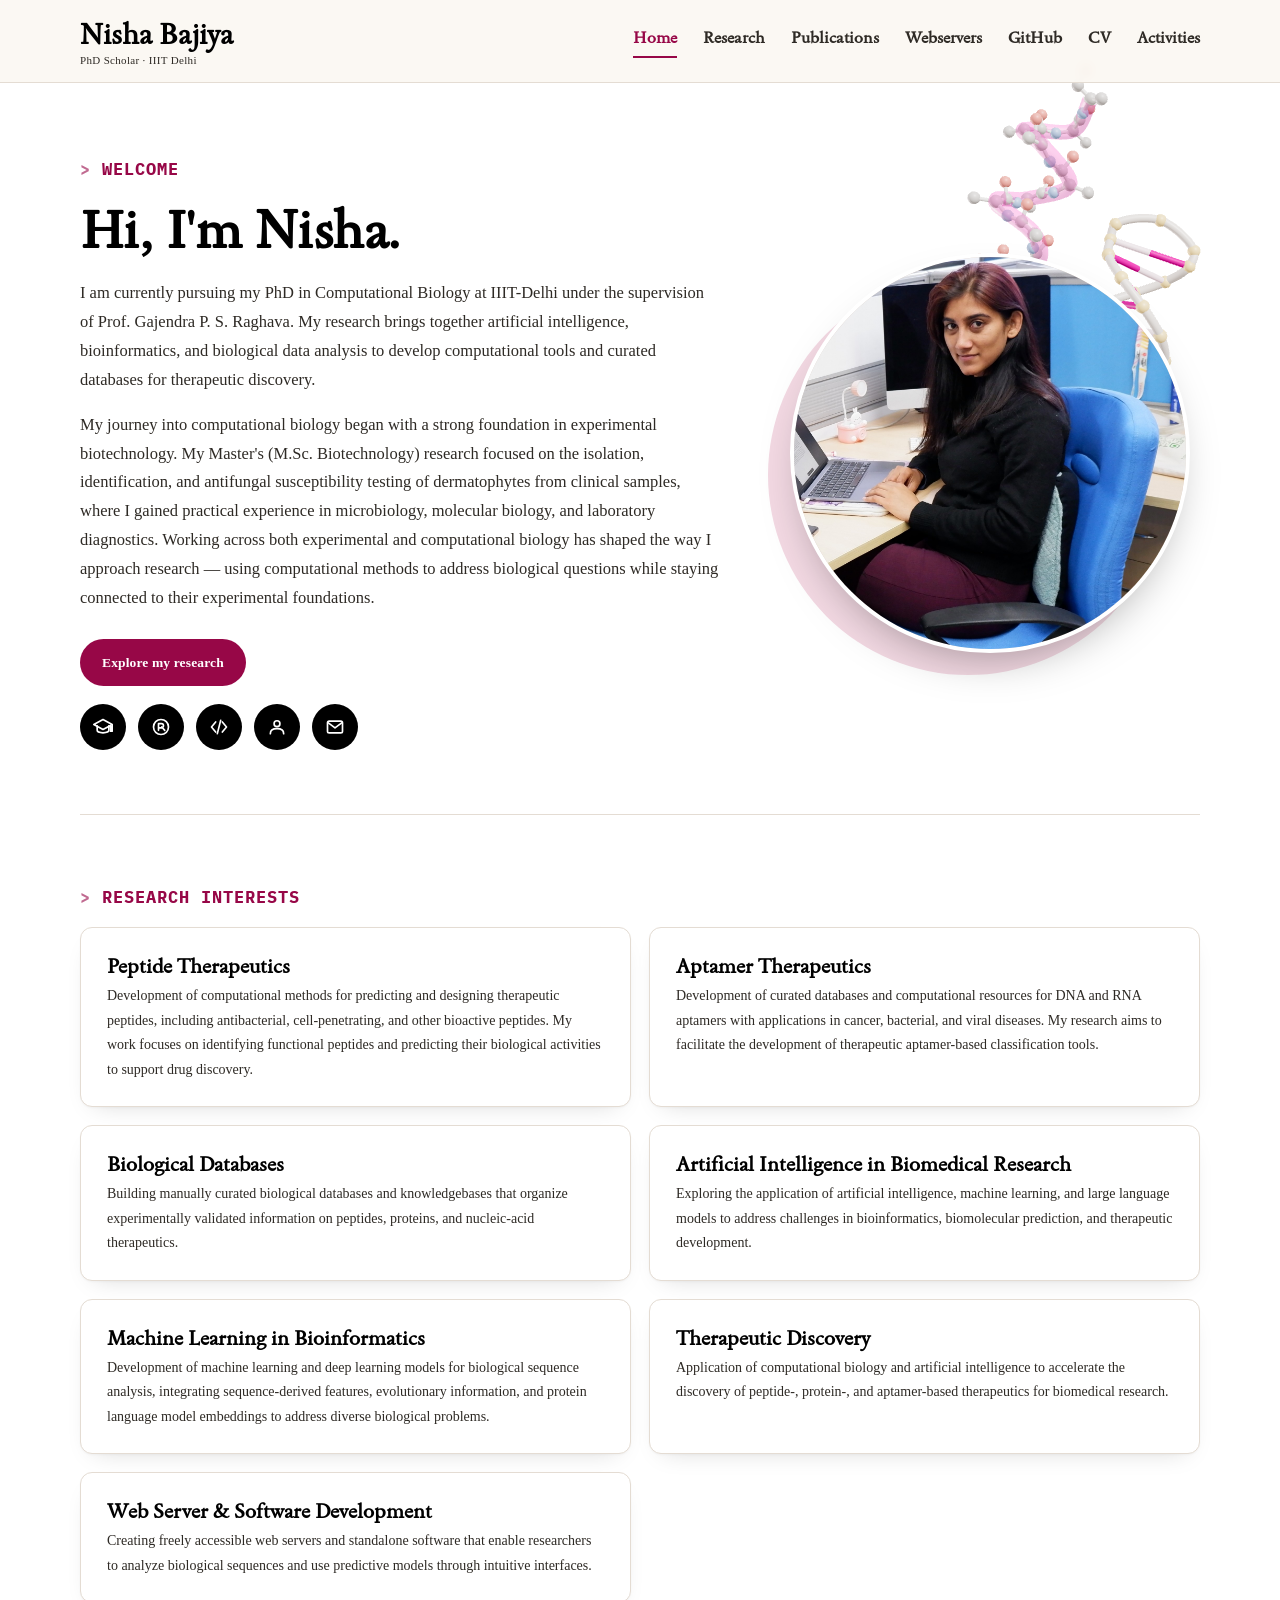
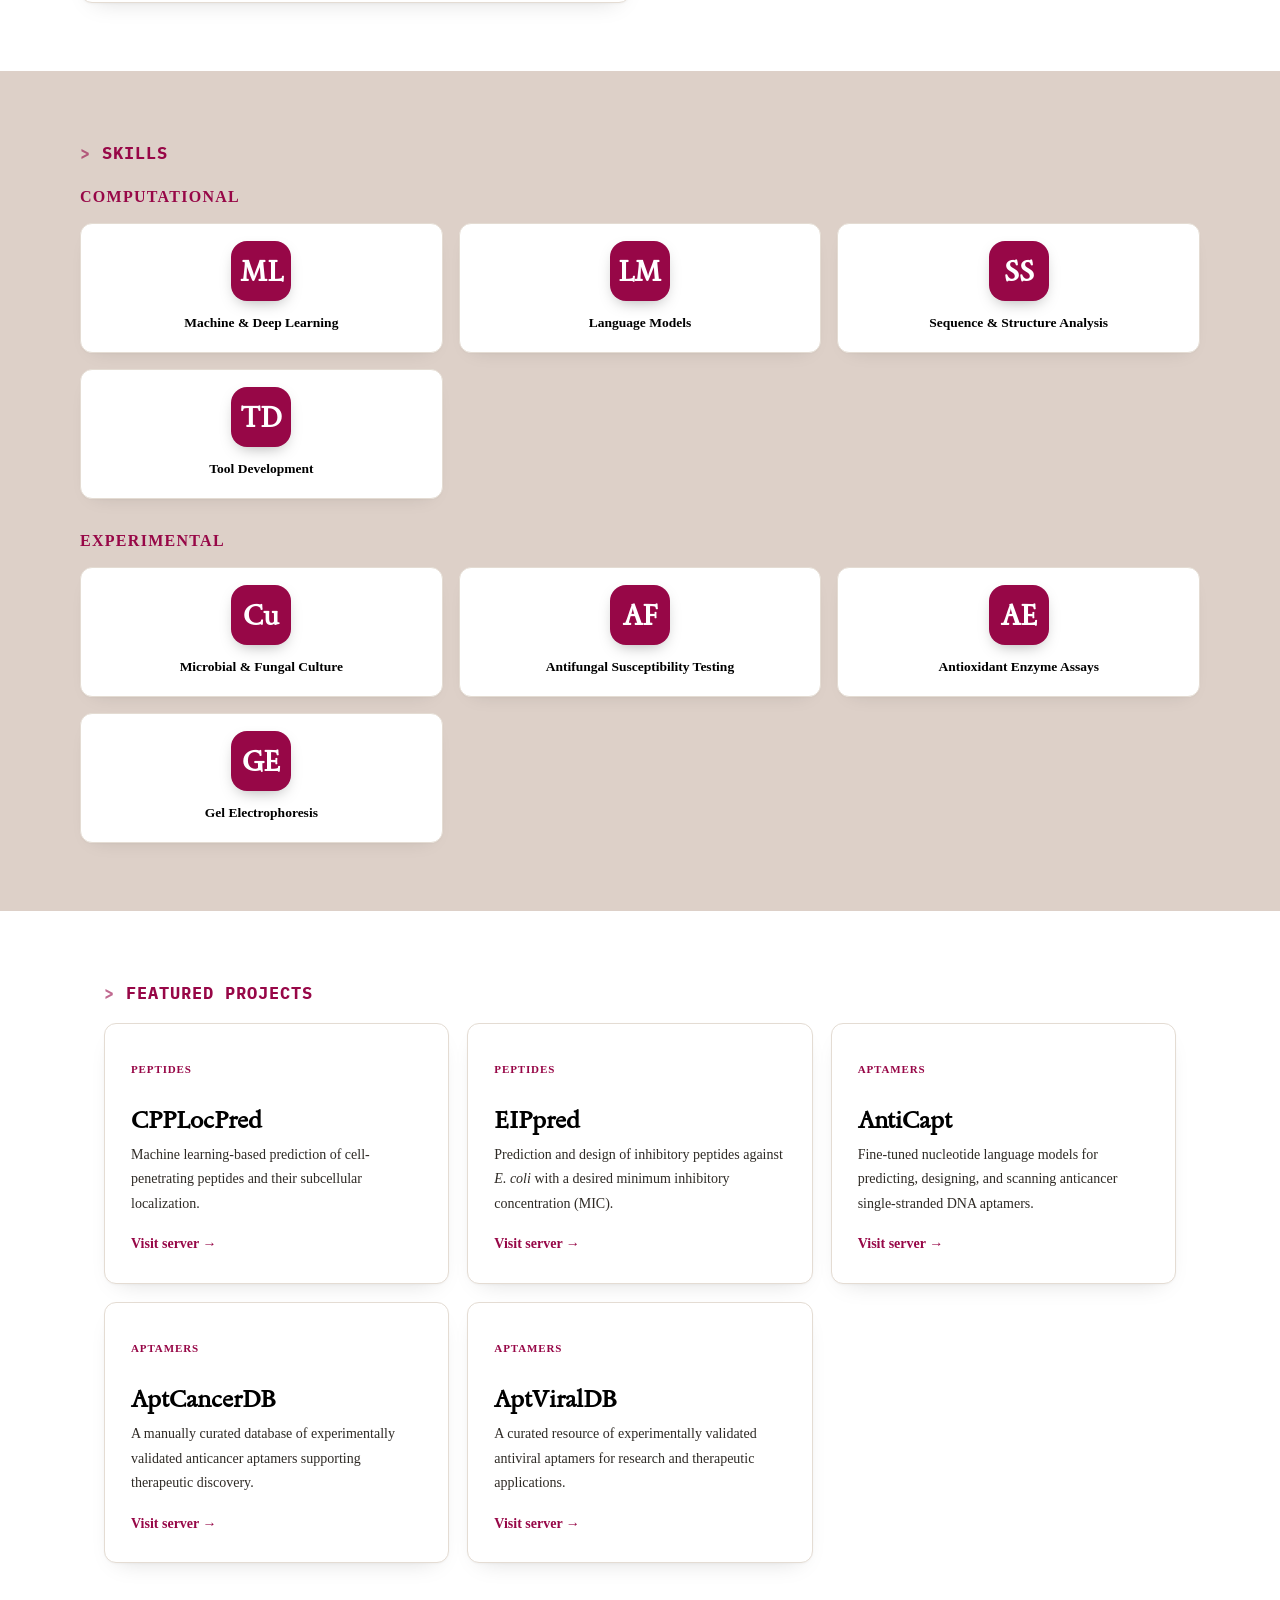
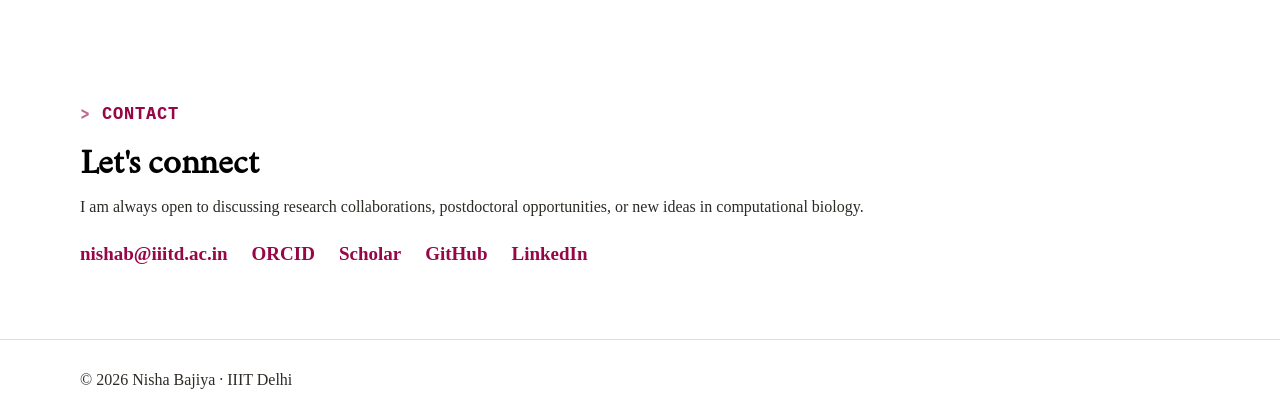
==== index.html @ 5bdb4ba2 "Add files via upload" ====
<!doctype html>
<html lang="en">
<head>
    <meta charset="utf-8">
    <meta name="viewport" content="width=device-width,initial-scale=1">
    <meta name="description"
        content="Academic website of Nisha Bajiya, PhD Scholar at IIIT Delhi working in AI, Bioinformatics, and Therapeutic Discovery.">
    <title>Nisha Bajiya | AI & Bioinformatics Research</title>
    <link rel="stylesheet" href="site.css?v=74">
</head>
<body class="home">

<header class="masthead">
    <div class="wrap"> <a class="brand" href="index.html"> Nisha Bajiya<small>PhD Scholar · IIIT Delhi</small>
        </a>
        <nav class="nav">
            <a class="active" href="index.html">Home</a>
            <a href="research.html">Research</a>
            <a href="publications.html">Publications</a>
            <a href="webservers.html">Webservers</a><a href="github.html">GitHub</a><a href="cv.html">CV</a>
            <a href="activities.html">Activities</a></nav>
    </div>
</header>

<main>
<section class="hero wrap">
    
    <div class="hero-grid">
        <div>
            <p class="kicker">Welcome</p>
            <h1>Hi, I'm Nisha.</h1>
            <p class="summary">
I am currently pursuing my PhD in Computational Biology at IIIT-Delhi under the supervision of Prof. Gajendra P. S. Raghava. My research brings together artificial intelligence, bioinformatics, and biological data analysis to develop computational tools and curated databases for therapeutic discovery.
            </p>
            <p class="summary">
My journey into computational biology began with a strong foundation in experimental biotechnology. My Master's (M.Sc. Biotechnology) research focused on the isolation, identification, and antifungal susceptibility testing of dermatophytes from clinical samples, where I gained practical experience in microbiology, molecular biology, and laboratory diagnostics. Working across both experimental and computational biology has shaped the way I approach research — using computational methods to address biological questions while staying connected to their experimental foundations.
            </p>
            <a class="button" href="research.html">
                Explore my research
            </a>
            <div class="social-row">
                <a href="https://scholar.google.com/citations?user=LaXIfVwAAAAJ&hl=en" target="_blank" rel="noreferrer" aria-label="Google Scholar" title="Google Scholar">
                    <svg viewBox="0 0 24 24" fill="none" stroke="currentColor" stroke-width="2" stroke-linecap="round" stroke-linejoin="round"><path d="M12 3 1 9l11 6 9-4.9V17h2V9L12 3z"/><path d="M5 10.5V16c0 1.5 3 3 7 3s7-1.5 7-3v-5.5"/></svg>
                </a>
                <a href="https://www.researchgate.net/profile/Nisha-Bajiya" target="_blank" rel="noreferrer" aria-label="ResearchGate" title="ResearchGate">
                    <svg viewBox="0 0 24 24" fill="none" stroke="currentColor" stroke-width="2" stroke-linecap="round" stroke-linejoin="round"><circle cx="12" cy="12" r="9"/><path d="M9 8v8M9 8h3.5a2.5 2.5 0 0 1 0 5H9M13 12l3.5 4"/></svg>
                </a>
                <a href="https://github.com/NishaBajiya" target="_blank" rel="noreferrer" aria-label="GitHub" title="GitHub">
                    <svg viewBox="0 0 24 24" fill="none" stroke="currentColor" stroke-width="2" stroke-linecap="round" stroke-linejoin="round"><polyline points="8 6 3 12 8 18"/><polyline points="16 6 21 12 16 18"/><line x1="14" y1="4" x2="10" y2="20"/></svg>
                </a>
                <a href="https://www.linkedin.com/in/nisha-bajiya-273023243/" target="_blank" rel="noreferrer" aria-label="LinkedIn" title="LinkedIn">
                    <svg viewBox="0 0 24 24" fill="none" stroke="currentColor" stroke-width="2" stroke-linecap="round" stroke-linejoin="round"><circle cx="12" cy="8" r="3.5"/><path d="M4 20c0-4 3.5-6 8-6s8 2 8 6"/></svg>
                </a>
                <a href="mailto:nishab@iiitd.ac.in" aria-label="Email" title="Email">
                    <svg viewBox="0 0 24 24" fill="none" stroke="currentColor" stroke-width="2" stroke-linecap="round" stroke-linejoin="round"><rect x="3" y="5" width="18" height="14" rx="2"/><path d="m4 7 8 6 8-6"/></svg>
                </a>
            </div>
        </div>
        <div>
            <div class="hero-photo-wrap">
                <div class="hero-molecule" aria-hidden="true"></div>
                <div class="hero-photo">
                    <img src="assets/img/profile-square.jpg" alt="Nisha Bajiya">
                </div>
            </div>
        </div>
    </div>
</section>

<section class="section wrap">
    <p class="kicker">Research Interests</p>
    <div class="research-grid">
        <article class="research-item">
            <h3>Peptide Therapeutics</h3>
            <p>Development of computational methods for predicting and designing therapeutic peptides, including antibacterial, cell-penetrating, and other bioactive peptides. My work focuses on identifying functional peptides and predicting their biological activities to support drug discovery.</p>
        </article>
        <article class="research-item">
            <h3>Aptamer Therapeutics</h3>
            <p>Development of curated databases and computational resources for DNA and RNA aptamers with applications in cancer, bacterial, and viral diseases. My research aims to facilitate the development of therapeutic aptamer-based classification tools.</p>
        </article>
        <article class="research-item">
            <h3>Biological Databases</h3>
            <p>Building manually curated biological databases and knowledgebases that organize experimentally validated information on peptides, proteins, and nucleic-acid therapeutics.</p>
        </article>
        <article class="research-item">
            <h3>Artificial Intelligence in Biomedical Research</h3>
            <p>Exploring the application of artificial intelligence, machine learning, and large language models to address challenges in bioinformatics, biomolecular prediction, and therapeutic development.</p>
        </article>
        <article class="research-item">            
            <h3>Machine Learning in Bioinformatics</h3>
            <p>Development of machine learning and deep learning models for biological sequence analysis, integrating sequence-derived features, evolutionary information, and protein language model embeddings to address diverse biological problems.</p>
        </article>
        <article class="research-item">
            <h3>Therapeutic Discovery</h3>
            <p>Application of computational biology and artificial intelligence to accelerate the discovery of peptide-, protein-, and aptamer-based therapeutics for biomedical research.</p>
        </article>
        <article class="research-item">
            <h3>Web Server & Software Development</h3>
            <p>Creating freely accessible web servers and standalone software that enable researchers to analyze biological sequences and use predictive models through intuitive interfaces.</p>
        </article>
    </div>
</section>

<section class="section soft">
    <div class="wrap">
        <p class="kicker">Skills</p>
        <div class="skill-group">
        <p class="skill-group-label">Computational</p>
        <div class="skill-grid">
        <div class="skill-card"><div class="skill-card-inner">
        <div class="skill-card-front"><span class="skill-icon">ML</span><span>Machine &amp; Deep Learning</span></div>
        <div class="skill-card-back"><p>scikit-learn, XGBoost, TensorFlow/Keras, PyTorch, CNNs, LSTMs, cross-validation.</p></div>
        </div></div>
        <div class="skill-card"><div class="skill-card-inner">
        <div class="skill-card-front"><span class="skill-icon">LM</span><span>Language Models</span></div>
        <div class="skill-card-back"><p>ESM-2, ProtBERT, PepBERT, BioBERT, DNABERT, HyenaDNA, Nucleotide Transformer.</p></div>
        </div></div>
        <div class="skill-card"><div class="skill-card-inner">
        <div class="skill-card-front"><span class="skill-icon">SS</span><span>Sequence &amp; Structure Analysis</span></div>
        <div class="skill-card-back"><p>BLAST/PSI-BLAST, CD-HIT, MERCI, Pfeature, Biopython, ViennaRNA.</p></div>
        </div></div>
        <div class="skill-card"><div class="skill-card-inner">
        <div class="skill-card-front"><span class="skill-icon">TD</span><span>Tool Development</span></div>
        <div class="skill-card-back"><p>Web servers, standalone software, GitHub/PyPI packages, knowledge graphs.</p></div>
        </div></div>
        </div>
        </div>
        <div class="skill-group">
        <p class="skill-group-label">Experimental</p>
        <div class="skill-grid">
        <div class="skill-card"><div class="skill-card-inner">
        <div class="skill-card-front"><span class="skill-icon">Cu</span><span>Microbial &amp; Fungal Culture</span></div>
        <div class="skill-card-back"><p>BSL-3 handling, culture maintenance, KOH and LPCB microscopy.</p></div>
        </div></div>
        <div class="skill-card"><div class="skill-card-inner">
        <div class="skill-card-front"><span class="skill-icon">AF</span><span>Antifungal Susceptibility Testing</span></div>
        <div class="skill-card-back"><p>Disk diffusion testing of dermatophytes from clinical samples.</p></div>
        </div></div>
        <div class="skill-card"><div class="skill-card-inner">
        <div class="skill-card-front"><span class="skill-icon">AE</span><span>Antioxidant Enzyme Assays</span></div>
        <div class="skill-card-back"><p>CAT, SOD, APX, GPX assays by UV-Vis spectrophotometry; Bradford assay.</p></div>
        </div></div>
        <div class="skill-card"><div class="skill-card-inner">
        <div class="skill-card-front"><span class="skill-icon">GE</span><span>Gel Electrophoresis</span></div>
        <div class="skill-card-back"><p>Gel electrophoresis training and report.</p></div>
        </div></div>
        </div>
        </div>
    </div>
</section>

<section class="section wrap">
    <div class="wrap">
        <p class="kicker">Featured Projects</p>
        <div class="cards">
            <article class="card">
                <span class="number">PEPTIDES</span>
                <h3>CPPLocPred</h3>
                <p>Machine learning-based prediction of cell-penetrating peptides and their subcellular localization.</p>
                <p class="card-link"><a href="https://webs.iiitd.edu.in/raghava/cpplocpred/" target="_blank" rel="noreferrer">Visit server →</a></p>
            </article>
            <article class="card">
                <span class="number">PEPTIDES</span>
                <h3>EIPpred</h3>
                <p>Prediction and design of inhibitory peptides against <i>E. coli</i> with a desired minimum inhibitory concentration (MIC).</p>
                <p class="card-link"><a href="https://webs.iiitd.edu.in/raghava/eippred/" target="_blank" rel="noreferrer">Visit server →</a></p>
            </article>
            <article class="card">
                <span class="number">APTAMERS</span>
                <h3>AntiCapt</h3>
                <p>Fine-tuned nucleotide language models for predicting, designing, and scanning anticancer single-stranded DNA aptamers.</p>
                <p class="card-link"><a href="https://webs.iiitd.edu.in/raghava/anticapt/" target="_blank" rel="noreferrer">Visit server →</a></p>
            </article>
            <article class="card">
                <span class="number">APTAMERS</span>
                <h3>AptCancerDB</h3>
                <p>A manually curated database of experimentally validated anticancer aptamers supporting therapeutic discovery.</p>
                <p class="card-link"><a href="https://webs.iiitd.edu.in/raghava/aptcancerdb/" target="_blank" rel="noreferrer">Visit server →</a></p>
            </article>
            <article class="card">
                <span class="number">APTAMERS</span>
                <h3>AptViralDB</h3>
                <p>A curated resource of experimentally validated antiviral aptamers for research and therapeutic applications.</p>
                <p class="card-link"><a href="https://webs.iiitd.edu.in/raghava/aptviraldb/" target="_blank" rel="noreferrer">Visit server →</a></p>
            </article>
        </div>
    </div>
</section>

<section class="section wrap contact-section">
    <p class="kicker">Contact</p>
    <h2 class="contact-title">Let's connect</h2>
    <p class="contact-lede">I am always open to discussing research collaborations, postdoctoral opportunities, or new ideas in computational biology.</p>
    <div class="contact-links-row">
        <a href="mailto:nishab@iiitd.ac.in">nishab@iiitd.ac.in</a>
        <a href="https://orcid.org/0000-0002-5075-5386" target="_blank">ORCID</a>
        <a href="https://scholar.google.com/citations?user=LaXIfVwAAAAJ&amp;hl=en" target="_blank" rel="noreferrer">Scholar</a>
        <a href="https://github.com/NishaBajiya" target="_blank" rel="noreferrer">GitHub</a>
        <a href="https://www.linkedin.com/in/nisha-bajiya-273023243/" target="_blank" rel="noreferrer">LinkedIn</a>
    </div>
</section>

</main>

<footer class="footer">
    <div class="wrap">
        <span>© 2026 Nisha Bajiya · IIIT Delhi</span>
    </div>
</footer>

<!-- SCROLL ANIMATION JAVASCRIPT -->
<script>
document.addEventListener("DOMContentLoaded", function() {
  const observer = new IntersectionObserver((entries) => {
    entries.forEach(entry => {
      if (entry.isIntersecting) {
        entry.target.classList.add("in-view");
        observer.unobserve(entry.target);
      }
    });
  }, { threshold: 0, rootMargin: '0px 0px -40px 0px' });

  document.querySelectorAll('.section, .page-intro, .research-item, .pub, .activity, .tool-card, .card').forEach(el => {
    observer.observe(el);
  });
});
</script>

<script src="assets/js/three.min.js"></script>
<script src="assets/js/hero-molecule.js?v=3"></script>
</body>
</html>
---- site.css ----
/*==================================================
                FONTS
==================================================*/
@import url('https://fonts.googleapis.com/css2?family=Sedan:ital@0;1&family=Inter:wght@400;500;600;700&family=IBM+Plex+Mono:wght@500;600&display=swap');

/*==================================================
                ROOT VARIABLES  (warmer palette)
==================================================*/

:root {
    --ink: #000000;       /* dark grey */
    --muted: #2E2A25;     /* near-black warm grey, much stronger contrast */
    --line: #E4DCD3;      /* light neutral hairline */
    --paper: #FFFFFF;     /* white */
    --soft: #DDD0C8;      /* beige, for alternating sections */
    --accent: #970747;    /* dark pink */
    --accent-soft: #F3D9E3;

    --serif: 'Sedan', Georgia, "Times New Roman", serif;
    --sans: "Times New Roman", Times, serif;
    --mono: 'IBM Plex Mono', "Courier New", monospace;
}


/*==================================================
                GLOBAL STYLES
==================================================*/

* {
    box-sizing: border-box;
}

html {
    scroll-behavior: smooth;
}

body {
    margin: 0;
    background: var(--paper);
    color: var(--ink);
    font: 400 19px/1.75 var(--sans);
    -webkit-font-smoothing: antialiased;
}

.wrap {
    width: min(1120px, calc(100% - 48px));
    margin: auto;
}

img { max-width: 100%; display: block; }

a { color: var(--accent); }

a:focus-visible,
button:focus-visible {
    outline: 2px solid var(--accent);
    outline-offset: 3px;
}

::selection { background: var(--accent-soft); }


/*==================================================
                HEADER
==================================================*/

.masthead {
    background: rgba(251, 248, 242, 0.92);
    backdrop-filter: blur(6px);
    border-bottom: 1px solid var(--line);
    position: sticky;
    top: 0;
    z-index: 20;
}

.masthead .wrap {
    min-height: 82px;
    display: flex;
    justify-content: space-between;
    align-items: center;
    gap: 24px;
    flex-wrap: wrap;
}

.brand {
    color: var(--ink);
    font: 700 24px var(--serif);
    text-decoration: none;
}

.brand small {
    display: block;
    margin-top: 3px;

    color: var(--muted);

    font: 500 11px var(--sans);
    letter-spacing: .03em;
    text-transform: none;
}


/*==================================================
                NAVIGATION  (softened — no shouty caps)
==================================================*/

.nav {
    display: flex;
    gap: 26px;
    flex-wrap: wrap;
}

.nav a {
    color: var(--muted);
    text-decoration: none;

    font-family: var(--serif);
    font-size: 16px;
    font-weight: 700;

    text-transform: none;
    letter-spacing: 0;
    padding-bottom: 4px;
    border-bottom: 2px solid transparent;
    transition: color .15s, border-color .15s;
}

.nav a:hover,
.nav a.active {
    color: var(--accent);
    border-bottom-color: var(--accent);
}


/*==================================================
                HERO SECTION
==================================================*/

.hero {
    padding: 72px 0 64px;
    border-bottom: 1px solid var(--line);
    position: relative;
    overflow: hidden;
}

/* Home only: 3D peptide + aptamer drifting down and up the right of the portrait, behind it (assets/js/hero-molecule.js) */
.hero { overflow: visible; }
body.home { overflow-x: clip; }

.hero-photo-wrap { isolation: isolate; }

.hero-molecule {
    position: absolute;
    z-index: -1;               /* behind the photo and its pink circle */
    pointer-events: none;
    opacity: 0;
    transition: opacity .8s ease;
}

.hero-molecule.ready { opacity: 1; }
.hero-molecule canvas { display: block; }

/* keep the intro text above the molecule wherever they meet */
.hero-grid > div:first-child { position: relative; z-index: 2; }

@media (max-width: 720px) {
    .hero-molecule { display: none; }
}

.hero-grid {
    position: relative;
    z-index: 1;
}

.hero-grid {
    display: grid;
    grid-template-columns: 1fr 420px;
    gap: 48px;
    align-items: center;
}

@media (max-width: 720px) {
    .hero-grid { grid-template-columns: minmax(0, 1fr); }
    .hero-grid > div:last-child { order: -1; }
    .hero-photo { width: 260px; height: 260px; max-width: 260px; }
}

.hero-photo-wrap {
    position: relative;
    width: 400px;
    max-width: 100%;
    margin: 0 auto;
}

.hero-photo-wrap::before {
    content: '';
    position: absolute;
    top: 22px;
    left: -22px;
    width: 100%;
    height: 100%;
    border-radius: 50%;
    background: var(--accent-soft);
    z-index: 0;
}

.hero-photo {
    position: relative;
    z-index: 1;
    width: 400px;
    height: 400px;
    max-width: 400px;
    border-radius: 50%;
    overflow: hidden;
    background: var(--soft);
    border: 4px solid var(--paper);
    box-shadow: 0 20px 45px -18px rgba(0,0,0,0.35);
    display: flex;
    align-items: center;
    justify-content: center;
    text-align: center;
    padding: 0;
    margin: 0 auto;
    color: var(--muted);
    font-size: 12px;
    line-height: 1.5;
}

.hero-photo img {
    width: 100%;
    height: 100%;
    object-fit: cover;
}

/* phones: shrink the portrait (must come after the base .hero-photo rule) */
@media (max-width: 720px) {
    .hero-photo-wrap { width: 260px; }
    .hero-photo { width: 260px; height: 260px; max-width: 260px; }
}

/*==================================================
                RECENT NEWS (Homepage)
==================================================*/

.news-section {
    padding-top: 40px;
    padding-bottom: 40px;
    border-bottom: 1px solid var(--line);
}

.news-grid {
    display: grid;
    grid-template-columns: repeat(2, 1fr);
    gap: 24px;
}

@media (max-width: 640px) {
    .news-grid { grid-template-columns: 1fr; }
}

.news-item p {
    margin: 0;
    font-size: 14px;
    color: var(--muted);
}

.news-item strong {
    color: var(--ink);
}

/*==================================================
                CONTACT (Homepage)
==================================================*/

.contact-section {
    padding-top: 40px;
    padding-bottom: 60px;
}

.contact-title {
    font: 500 28px/1.2 var(--serif);
    margin: 0 0 12px;
}

.contact-lede {
    color: var(--muted);
    font-size: 16px;
    margin: 0;
}

.contact-links-row {
    display: flex;
    gap: 24px;
    flex-wrap: wrap;
    margin-top: 16px;
}

.contact-links-row a {
    font-weight: 600;
    text-decoration: none;
    color: var(--accent);
}

.contact-links-row a:hover {
    text-decoration: underline;
}

.kicker {
    margin: 0 0 14px;

    color: var(--accent);

    font-family: var(--mono);
    font-size: 17px;
    font-weight: 700;
    letter-spacing: .06em;
    text-transform: uppercase;
}

.kicker::before {
    content: "> ";
    opacity: .6;
}

.hero h1,
.section-title {
    font-family: var(--serif);
    font-weight: 500;
    letter-spacing: -.01em;
}

.hero h1 {
    max-width: 620px;
    margin: 0 0 18px;

    font-size: clamp(32px, 4.4vw, 46px);
    line-height: 1.2;
}

.hero h1 em,
.section-title em {
    color: var(--accent);
    font-style: normal;
}

.hero .summary {
    max-width: 640px;
    margin: 0;

    color: var(--muted);

    font-size: 16.5px;
    line-height: 1.75;
}

.hero .summary + .summary { margin-top: 16px; }


/*==================================================
                BUTTONS
==================================================*/

.button {
    display: inline-block;

    margin-top: 26px;
    padding: 12px 22px;

    background: var(--accent);
    color: var(--paper);

    text-decoration: none;
    border-radius: 999px;

    font-size: 13.5px;
    font-weight: 700;
    letter-spacing: .01em;
    transition: opacity .15s;
}

.button:hover { opacity: .88; }

.social-row {
    display: flex;
    gap: 12px;
    flex-wrap: wrap;
    margin-top: 18px;
}

.social-row a {
    display: flex;
    align-items: center;
    justify-content: center;
    width: 46px;
    height: 46px;
    border-radius: 50%;
    background: var(--ink);
    color: var(--paper);
    transition: background .2s, transform .2s;
}

.social-row a svg {
    width: 20px;
    height: 20px;
}

.interest-icon-grid {
    display: grid;
    grid-template-columns: repeat(6, 1fr);
    gap: 32px 20px;
}

@media (max-width: 900px) {
    .interest-icon-grid { grid-template-columns: repeat(3, 1fr); }
}

@media (max-width: 560px) {
    .interest-icon-grid { grid-template-columns: repeat(2, 1fr); }
}

.interest-icon-item {
    display: flex;
    flex-direction: column;
    align-items: center;
    text-align: center;
    gap: 10px;
}

.interest-icon {
    display: flex;
    align-items: center;
    justify-content: center;
    width: 68px;
    height: 68px;
    border-radius: 50%;
    background: var(--ink);
    color: var(--paper);
    flex-shrink: 0;
    transition: background .2s, transform .2s;
}

.interest-icon-item:hover .interest-icon {
    background: var(--accent);
    transform: translateY(-3px);
}

.interest-icon svg {
    width: 30px;
    height: 30px;
}

.interest-icon-item span:last-child {
    font-size: 15.5px;
    font-weight: 600;
    color: var(--ink);
}

.social-row a:hover {
    background: var(--accent);
    transform: translateY(-3px);
}


/*==================================================
                GENERAL SECTIONS
==================================================*/

.section {
    padding: 68px 0;
}

.section.soft {
    background: var(--soft);
}

.section-title {
    margin: 0 0 20px;
    font-size: 32px;
    line-height: 1.25;
}


/*==================================================
                TWO COLUMN LAYOUT
==================================================*/

.two-col {
    display: grid;
    grid-template-columns: .85fr 1.15fr;
    gap: 64px;
}

.two-col p {
    margin-top: 0;
    color: var(--muted);
}


/*==================================================
                LINK LIST
==================================================*/

.link-list {
    border-top: 1px solid var(--line);
}

.link-list a {
    display: flex;
    justify-content: space-between;

    padding: 16px 4px;

    color: var(--ink);
    text-decoration: none;

    font-family: var(--serif);
    font-size: 18px;

    border-bottom: 1px solid var(--line);
    transition: padding-left .15s;
}

.link-list a:hover { padding-left: 8px; }

.link-list a span {
    color: var(--accent);
}


/*==================================================
                RESEARCH-INTEREST CARD GRID (homepage)
==================================================*/

.research-grid {
    display: grid;
    grid-template-columns: repeat(2, 1fr);
    gap: 18px;
    margin-top: 8px;
}

@media (max-width: 720px) {
    .research-grid { grid-template-columns: 1fr; }
}

.research-grid .research-item {
    position: relative;
    display: block;
    padding: 26px 26px 24px;
    border: 1px solid var(--line);
    border-radius: 12px;
    background: var(--paper);
    box-shadow: 0 1px 2px rgba(0,0,0,0.03), 0 10px 24px -14px rgba(0,0,0,0.18);
    overflow: hidden;
    transition: border-color .2s, transform .2s, box-shadow .2s;
}

.research-grid .research-item::before {
    content: '';
    position: absolute;
    top: 0;
    left: 0;
    width: 100%;
    height: 3px;
    background: var(--accent);
    transform: scaleX(0);
    transform-origin: left;
    transition: transform .35s ease;
}

.research-grid .research-item:hover {
    border-color: var(--accent);
    transform: translateY(-6px) scale(1.015);
    box-shadow: 0 4px 8px rgba(0,0,0,0.05), 0 24px 40px -14px rgba(0,0,0,0.2);
}

.research-grid .research-item:hover::before {
    transform: scaleX(1);
}

.research-grid .research-item h3 {
    margin: 0 0 6px;
    font: 500 18px var(--serif);
    color: var(--ink);
    transition: color .2s;
}

.research-grid .research-item:hover h3 {
    color: var(--accent);
}

.research-grid .research-item p {
    margin: 0;
    color: var(--muted);
    font-size: 14px;
}

@media (prefers-reduced-motion: reduce) {
    .research-grid .research-item, .research-grid .research-item::before, .research-grid .research-item h3 {
        transition: none;
    }
}


/*==================================================
                PROJECT CARDS
==================================================*/

.cards {
    display: grid;
    grid-template-columns: repeat(3,1fr);
    gap: 18px;
}

@media (max-width: 720px) {
    .cards { grid-template-columns: 1fr; }
}

.card {
    position: relative;
    padding: 26px;

    background: var(--paper);
    border: 1px solid var(--line);
    border-radius: 12px;
    box-shadow: 0 1px 2px rgba(0,0,0,0.03), 0 10px 24px -14px rgba(0,0,0,0.18);
    overflow: hidden;
    transition: border-color .2s, transform .2s, box-shadow .2s;
}

.card::before {
    content: '';
    position: absolute;
    top: 0;
    left: 0;
    width: 100%;
    height: 3px;
    background: var(--accent);
    transform: scaleX(0);
    transform-origin: left;
    transition: transform .35s ease;
}

.card:hover {
    border-color: var(--accent);
    transform: translateY(-6px) scale(1.015);
    box-shadow: 0 4px 8px rgba(0,0,0,0.05), 0 24px 40px -14px rgba(0,0,0,0.2);
}

.card:hover::before {
    transform: scaleX(1);
}

.card .card-link {
    margin: 16px 0 0;
}

.card .card-link a {
    font-size: 14px;
    font-weight: 700;
    color: var(--accent);
    text-decoration: none;
}

.card .card-link a:hover {
    text-decoration: underline;
}

.card .number {
    color: var(--accent);

    font-size: 11px;
    font-weight: 600;

    letter-spacing: .08em;
}

.card h3 {
    margin: 22px 0 8px;

    font: 500 22px/1.25 var(--serif);
}

.card p {
    margin: 0;

    color: var(--muted);

    font-size: 14px;
}


/*==================================================
                PAGE INTRO
==================================================*/

.page-intro {
    padding: 56px 0 40px;
    border-bottom: 1px solid var(--line);
    position: relative;
    overflow: hidden;
}

/* animated double helix in page intros */
.page-intro-motif {
    position: absolute;
    right: 0;
    bottom: 40px;
    width: 352px;
    height: auto;
    pointer-events: none;
    z-index: 0;
    overflow: visible;
    --hx-dur: 6s;
}

.page-intro-motif .hx-a { fill: var(--accent); }
.page-intro-motif .hx-b { fill: #C9B3A8; }
.page-intro-motif .hx-rung { stroke: var(--line); stroke-width: 2; stroke-linecap: round; }

.page-intro-motif .hx-a,
.page-intro-motif .hx-b,
.page-intro-motif .hx-rung {
    transform-box: view-box;
    animation-duration: var(--hx-dur);
    animation-timing-function: linear;
    animation-iteration-count: infinite;
    /* one full turn every 11 columns */
    animation-delay: calc(var(--i) * var(--hx-dur) / -11);
}

.page-intro-motif .hx-a { animation-name: hxStrandA; }
.page-intro-motif .hx-b { animation-name: hxStrandB; }
.page-intro-motif .hx-rung {
    animation-name: hxRung;
    transform-box: fill-box;
    transform-origin: center;
}

/* y follows a sine wave; size and opacity give depth (front = large, back = small) */
@keyframes hxStrandA {
    0%     { transform: translateY(-26px); opacity: .75; r: 4.5px; }
    12.5%  { transform: translateY(-18.4px); opacity: .95; r: 5.2px; }
    25%    { transform: translateY(0);     opacity: 1;   r: 5.5px; }
    37.5%  { transform: translateY(18.4px); opacity: .95; r: 5.2px; }
    50%    { transform: translateY(26px);  opacity: .75; r: 4.5px; }
    62.5%  { transform: translateY(18.4px); opacity: .45; r: 3.4px; }
    75%    { transform: translateY(0);     opacity: .3;  r: 3px; }
    87.5%  { transform: translateY(-18.4px); opacity: .45; r: 3.4px; }
    100%   { transform: translateY(-26px); opacity: .75; r: 4.5px; }
}

@keyframes hxStrandB {
    0%     { transform: translateY(26px);  opacity: .75; r: 4.5px; }
    12.5%  { transform: translateY(18.4px); opacity: .45; r: 3.4px; }
    25%    { transform: translateY(0);     opacity: .3;  r: 3px; }
    37.5%  { transform: translateY(-18.4px); opacity: .45; r: 3.4px; }
    50%    { transform: translateY(-26px); opacity: .75; r: 4.5px; }
    62.5%  { transform: translateY(-18.4px); opacity: .95; r: 5.2px; }
    75%    { transform: translateY(0);     opacity: 1;   r: 5.5px; }
    87.5%  { transform: translateY(18.4px); opacity: .95; r: 5.2px; }
    100%   { transform: translateY(26px);  opacity: .75; r: 4.5px; }
}

@keyframes hxRung {
    0%, 50%, 100% { transform: scaleY(1); }
    12.5%, 37.5%, 62.5%, 87.5% { transform: scaleY(.707); }
    25%, 75% { transform: scaleY(0); }
}

@media (prefers-reduced-motion: reduce) {
    .page-intro-motif .hx-a,
    .page-intro-motif .hx-b,
    .page-intro-motif .hx-rung { animation-play-state: paused; }
}

@media (max-width: 900px) {
    .page-intro-motif { width: 260px; }
}

@media (max-width: 640px) {
    .page-intro-motif { display: none; }
}

.page-intro h1,
.page-intro p {
    position: relative;
    z-index: 1;
}

.page-intro h1 {
    margin: 0 0 12px;
    font: 500 38px/1.2 var(--serif);
}

.page-intro p {
    max-width: 660px;
    margin: 0;

    color: var(--muted);
    font-size: 19px;
}


/*==================================================
                RESEARCH PAGE (detail rows)
==================================================*/

.research-item {
    display: grid;
    grid-template-columns: 170px 1fr;
    gap: 32px;

    padding: 36px 0;

    border-bottom: 1px solid var(--line);
}

@media (max-width: 720px) {
    .research-item { grid-template-columns: 1fr; gap: 10px; }
}

.research-item .label {
    color: var(--accent);

    font-size: 16px;
    font-weight: 700;

    text-transform: uppercase;
    letter-spacing: .08em;
}

.research-item h2 {
    margin: 0 0 10px;
    font: 500 24px/1.25 var(--serif);
}

.research-item p {
    margin: 0 0 10px;
    color: var(--muted);
    font-size: 16px;
}

.research-figure {
    margin: 14px 0 6px;
    border: 1px solid var(--line);
    border-radius: 8px;
    overflow: hidden;
    background: #fff;
}

.research-figure a {
    display: block;
    line-height: 0;
}

.research-figure img {
    width: 100%;
    max-height: 320px;
    object-fit: contain;
    display: block;
    cursor: zoom-in;
    background: #fff;
}

.research-figure figcaption {
    font-family: var(--mono);
    font-size: 11px;
    color: var(--muted);
    padding: 8px 12px;
    border-top: 1px solid var(--line);
    background: var(--soft);
    line-height: 1.4;
}

.research-figure-grid {
    display: grid;
    grid-template-columns: repeat(2, 1fr);
    gap: 12px;
    margin: 14px 0 6px;
}

.research-figure-grid .research-figure {
    margin: 0;
}

.research-figure-grid .research-figure img {
    max-height: 220px;
}

@media (max-width: 640px) {
    .research-figure-grid { grid-template-columns: 1fr; }
}

.research-item a {
    color: var(--accent);
    text-decoration: none;

    font-size: 13.5px;
    font-weight: 600;
}

.workflow {
    display: flex;
    align-items: center;
    flex-wrap: wrap;
    gap: 6px;
    margin: 4px 0 16px;
}

.workflow-step {
    font-family: var(--mono);
    font-size: 11px;
    padding: 8px 12px;
    border: 1px solid var(--line);
    border-radius: 6px;
    color: var(--ink);
    background: var(--soft);
    white-space: nowrap;
}

.workflow-arrow {
    color: var(--accent);
    font-size: 13px;
    flex-shrink: 0;
}


/*==================================================
                PUBLICATIONS
==================================================*/

.pub-note {
    padding: 20px 0;
    border-bottom: 1px solid var(--line);
    color: var(--muted);
    font-size: 13.5px;
}

.pub-year-heading {
    margin-top: 40px;
}

.pub-year-heading.large-gap {
    margin-top: 50px;
}

/*==================================================
                YEAR ACCORDION (Publications)
==================================================*/

.year-group {
    margin-top: 40px;
}

.year-group summary {
    cursor: pointer;
    display: flex;
    align-items: center;
    gap: 8px;
    list-style: none;
}

.year-group summary::-webkit-details-marker {
    display: none;
}

.year-group summary::before {
    content: '';
    display: inline-block;
    width: 9px;
    height: 9px;
    border-right: 2px solid var(--accent);
    border-bottom: 2px solid var(--accent);
    transform: rotate(-45deg);
    transition: transform .2s ease;
    margin-right: 2px;
}

.year-group[open] summary::before {
    transform: rotate(45deg);
}

.year-group .pub-list {
    margin-top: 12px;
}

.pub-list {
    border-top: 1px solid var(--line);
}

.pub {
    display: grid;
    grid-template-columns: 76px 1fr;
    gap: 20px;

    padding: 22px 0;

    border-bottom: 1px solid var(--line);
}

@media (max-width: 640px) {
    .pub { grid-template-columns: 56px 1fr; gap: 12px; }
}

.pub-year {
    color: var(--accent);
    font-size: 12px;
    font-weight: 600;
    line-height: 1.4;
}

.pub h2 {
    margin: 0 0 6px;
    font: 500 21px/1.3 var(--serif);
}

.pub p {
    margin: 0 0 4px;
    color: var(--muted);
    font-size: 16px;
}

.pub a {
    color: var(--accent);
    text-decoration: none;
    font-weight: 600;
}

.pub p a[target="_blank"]::before {
    content: "";
    display: inline-block;
    width: 11px;
    height: 11px;
    margin-right: 4px;
    background-color: currentColor;
    -webkit-mask: url('data:image/svg+xml;utf8,<svg xmlns="http://www.w3.org/2000/svg" viewBox="0 0 24 24" fill="none" stroke="black" stroke-width="2.5"><path d="M14 3h7v7"/><path d="M10 14 21 3"/><path d="M19 13v6a2 2 0 0 1-2 2H5a2 2 0 0 1-2-2V7a2 2 0 0 1 2-2h6"/></svg>') no-repeat center / contain;
    mask: url('data:image/svg+xml;utf8,<svg xmlns="http://www.w3.org/2000/svg" viewBox="0 0 24 24" fill="none" stroke="black" stroke-width="2.5"><path d="M14 3h7v7"/><path d="M10 14 21 3"/><path d="M19 13v6a2 2 0 0 1-2 2H5a2 2 0 0 1-2-2V7a2 2 0 0 1 2-2h6"/></svg>') no-repeat center / contain;
    vertical-align: -1px;
}


/*==================================================
                CV PAGE
==================================================*/

.cv-grid {
    display: grid;
    grid-template-columns: 170px 1fr;
    gap: 32px;

    padding: 28px 0;
    border-top: 1px solid var(--line);
}

@media (max-width: 720px) {
    .cv-grid { grid-template-columns: 1fr; gap: 10px; }
}

.cv-grid h2 {
    margin: 0;
    color: var(--accent);
    font-size: 16px;
    font-weight: 700;
    letter-spacing: .08em;
    text-transform: uppercase;
}

.cv-entry { margin-bottom: 22px; }
.cv-entry:last-child { margin-bottom: 0; }

.cv-entry h3 {
    margin: 0 0 4px;
    font: 500 22px/1.25 var(--serif);
}

.cv-entry p {
    margin: 0;
    color: var(--muted);
    font-size: 15.5px;
}

.cv-bullets {
    margin: 8px 0 0;
    padding-left: 18px;
    color: var(--muted);
    font-size: 14.5px;
    line-height: 1.6;
}

.cv-bullets li {
    margin-bottom: 6px;
}

.cv-bullets li strong {
    color: var(--ink);
}

.cv-interests-text {
    margin: 0;
    color: var(--muted);
}

.pill-list {
    display: flex;
    flex-wrap: wrap;
    gap: 8px;
}

.pill-list span {
    padding: 7px 13px;
    border: 1px solid var(--line);
    border-radius: 999px;
    color: var(--muted);
    font-size: 12.5px;
    background: var(--paper);
}

/*==================================================
                SKILL CARDS (icon-led, CV page)
==================================================*/

.skill-grid {
    display: grid;
    grid-template-columns: repeat(3, 1fr);
    gap: 16px;
}

.skill-group-label {
    color: var(--accent);
    font-size: 16px;
    font-weight: 700;
    text-transform: uppercase;
    letter-spacing: .08em;
    margin: 0 0 12px;
}

.skill-row {
    margin-bottom: 18px;
}

.skill-row-label {
    margin: 0 0 8px;
    font-size: 16px;
    font-weight: 700;
    color: var(--ink);
}

.skill-group + .skill-group {
    margin-top: 28px;
}

@media (max-width: 720px) {
    .skill-grid { grid-template-columns: repeat(2, 1fr); }
}

@media (max-width: 480px) {
    .skill-grid { grid-template-columns: 1fr; }
}

.skill-card {
    perspective: 1000px;
    height: 130px;
}

.skill-card-inner {
    position: relative;
    width: 100%;
    height: 100%;
    text-align: center;
    transition: transform .6s cubic-bezier(.2,.8,.2,1);
    transform-style: preserve-3d;
}

.skill-card:hover .skill-card-inner,
.skill-card:focus-within .skill-card-inner {
    transform: rotateY(180deg);
}

.skill-card-front, .skill-card-back {
    position: absolute;
    inset: 0;
    display: flex;
    flex-direction: column;
    align-items: center;
    justify-content: center;
    gap: 10px;
    padding: 14px;
    border-radius: 12px;
    backface-visibility: hidden;
    -webkit-backface-visibility: hidden;
}

.skill-card-front {
    border: 1px solid var(--line);
    background: var(--paper);
    box-shadow: 0 1px 2px rgba(0,0,0,0.03), 0 8px 20px -14px rgba(0,0,0,0.18);
}

.skill-card-front .skill-icon {
    width: 60px;
    height: 60px;
    border-radius: 16px;
    background: var(--accent);
    color: var(--paper);
    display: flex;
    align-items: center;
    justify-content: center;
    font-family: var(--serif);
    font-size: 28px;
    font-weight: 700;
    box-shadow: 0 6px 16px -6px rgba(0,0,0,0.35);
}

.skill-card-front span {
    font-size: 13.5px;
    font-weight: 600;
    color: var(--ink);
}

.skill-card-back {
    background: var(--accent);
    color: var(--paper);
    transform: rotateY(180deg);
    box-shadow: 0 8px 24px -10px rgba(0,0,0,0.4);
}

.skill-card-back p {
    margin: 0;
    font-size: 12px;
    line-height: 1.5;
}

@media (prefers-reduced-motion: reduce) {
    .skill-card-inner { transition: none; }
}


/*==================================================
                ACTIVITIES
==================================================*/

.activity {
    display: block;
}

.activity + .activity {
    border-top: 1px solid var(--line);
}

.activity h2 {
    margin: 0 0 14px;
    font: 500 32px/1.2 var(--serif);
}

.activity p { color: var(--muted); }


/*==================================================
                GITHUB REPOS
==================================================*/

.repo-list {
    list-style: none;
    margin: 0;
    padding: 0;
}

.repo-item {
    padding: 20px 0;
    border-bottom: 1px solid var(--line);
}

.repo-path {
    font-family: var(--mono);
    font-size: 12px;
    color: var(--accent);
    margin: 0 0 6px;
}

.repo-item h2 {
    margin: 0 0 6px;
    font: 500 22px var(--serif);
}

.repo-item h2 a {
    color: var(--ink);
    text-decoration: none;
}

.repo-item h2 a:hover {
    color: var(--accent);
}

.repo-item p.repo-desc {
    margin: 0;
    color: var(--muted);
    font-size: 16px;
}


/*==================================================
                WEBSERVER TOOL GRID
==================================================*/

.tool-grid {
    display: grid;
    grid-template-columns: repeat(3, 1fr);
    gap: 18px;
}

@media (max-width: 820px) {
    .tool-grid { grid-template-columns: repeat(2, 1fr); }
}

@media (max-width: 560px) {
    .tool-grid { grid-template-columns: 1fr; }
}

.tool-card {
    position: relative;
    display: block;
    border: 1px solid var(--line);
    border-radius: 10px;
    overflow: hidden;
    text-decoration: none;
    color: inherit;
    box-shadow: 0 1px 2px rgba(0,0,0,0.03), 0 10px 24px -14px rgba(0,0,0,0.18);
    transition: border-color .2s, transform .2s, box-shadow .2s;
}

.tool-card::after {
    content: '';
    position: absolute;
    top: 0;
    left: 0;
    width: 100%;
    height: 3px;
    background: var(--accent);
    transform: scaleX(0);
    transform-origin: left;
    transition: transform .35s ease;
    z-index: 2;
}

.tool-card:hover {
    border-color: var(--accent);
    transform: translateY(-6px) scale(1.015);
    box-shadow: 0 4px 8px rgba(0,0,0,0.05), 0 24px 40px -14px rgba(0,0,0,0.2);
}

.tool-card:hover::after {
    transform: scaleX(1);
}

.tool-thumb {
    height: 190px;
    background: var(--soft);
    display: flex;
    align-items: center;
    justify-content: center;
    font-family: var(--mono);
    font-size: 11px;
    color: var(--muted);
    text-align: center;
    padding: 10px;
    overflow: hidden;
}

.tool-thumb img {
    max-width: 100%;
    max-height: 100%;
    object-fit: contain;
    display: block;
    background: #fff;
}

.tool-body { padding: 14px 16px; }

.tool-name {
    font: 700 16px var(--sans);
    color: var(--ink);
    margin: 0 0 6px;
}

.tool-desc {
    font-size: 13px;
    color: var(--muted);
    margin: 0;
}


/*==================================================
                FOOTER
==================================================*/

/*==================================================
                SCROLL-REVEAL ANIMATIONS
==================================================*/

.section, .page-intro, .research-item, .pub, .activity, .tool-card, .card {
    opacity: 0;
    transform: translateY(24px);
    transition: opacity .7s cubic-bezier(.16,.8,.3,1), transform .7s cubic-bezier(.16,.8,.3,1);
}

.section.in-view, .page-intro.in-view, .research-item.in-view,
.pub.in-view, .activity.in-view, .tool-card.in-view, .card.in-view {
    opacity: 1;
    transform: translateY(0);
}

@media (prefers-reduced-motion: reduce) {
    .section, .page-intro, .research-item, .pub, .activity, .tool-card, .card {
        opacity: 1;
        transform: none;
        transition: none;
    }
}

/*==================================================
                HERO ENTRANCE ANIMATION
==================================================*/

.hero-grid > div:first-child > * {
    opacity: 0;
    animation: heroRise .7s cubic-bezier(.16,.8,.3,1) forwards;
}

.hero-grid > div:first-child > .kicker { animation-delay: .05s; }
.hero-grid > div:first-child > h1 { animation-delay: .15s; }
.hero-grid > div:first-child > .summary:nth-of-type(1) { animation-delay: .25s; }
.hero-grid > div:first-child > .summary:nth-of-type(2) { animation-delay: .35s; }
.hero-grid > div:first-child > .button { animation-delay: .45s; }
.hero-grid > div:first-child > .social-row { animation-delay: .55s; }

.hero-photo-wrap {
    opacity: 0;
    animation: heroPhotoRise .8s cubic-bezier(.16,.8,.3,1) .3s forwards;
}

@keyframes heroRise {
    from { opacity: 0; transform: translateY(18px); }
    to { opacity: 1; transform: translateY(0); }
}

@keyframes heroPhotoRise {
    from { opacity: 0; transform: translateY(18px) scale(.96); }
    to { opacity: 1; transform: translateY(0) scale(1); }
}

@media (prefers-reduced-motion: reduce) {
    .hero-grid > div:first-child > *, .hero-photo-wrap {
        opacity: 1;
        animation: none;
        transform: none;
    }
}

/*==================================================
                HEADING BOOST — bigger, bold, Sedan
==================================================*/

.brand {
    font-size: 28px;
    font-weight: 700;
}

.hero h1 {
    font-size: clamp(34px, 4.8vw, 52px);
    font-weight: 700;
}

.page-intro h1 {
    font-size: 44px;
    font-weight: 700;
}

.section-title {
    font-size: 36px;
    font-weight: 700;
}

.card h3 {
    font-size: 24px;
    font-weight: 700;
}

.research-grid .research-item h3 {
    font-size: 20px;
    font-weight: 700;
}

.research-item h2 {
    font-size: 28px;
    font-weight: 700;
}

.pub h2 {
    font-size: 23px;
    font-weight: 700;
}

.cv-entry h3 {
    font-size: 24px;
    font-weight: 700;
}

.repo-item h2 {
    font-size: 24px;
    font-weight: 700;
}

.tool-name {
    font-size: 18px;
    font-weight: 700;
}

.activity h2 {
    font-size: 34px;
    font-weight: 700;
}

.contact-title {
    font-size: 32px;
    font-weight: 700;
}

.award-list {
    list-style: none;
    margin: 0;
    padding: 0;
    display: grid;
    gap: 14px;
}

.award-item {
    display: flex;
    align-items: center;
    gap: 18px;
    padding: 18px 22px;
    border: 1px solid var(--line);
    border-radius: 12px;
    background: var(--paper);
    box-shadow: 0 1px 2px rgba(0,0,0,0.03), 0 10px 24px -14px rgba(0,0,0,0.18);
}

.award-badge {
    flex-shrink: 0;
    width: 52px;
    height: 52px;
    border-radius: 50%;
    background: var(--ink);
    color: var(--paper);
    display: flex;
    align-items: center;
    justify-content: center;
    font-family: var(--serif);
    font-size: 14px;
    font-weight: 700;
}

.award-name {
    margin: 0 0 3px;
    font-size: 17px;
    font-weight: 700;
    color: var(--ink);
}

.award-desc {
    margin: 0;
    font-size: 14.5px;
    color: var(--muted);
}

.footer {
    border-top: 1px solid var(--line);
    padding: 26px 0;
    color: var(--muted);
    font-size: 16px;
}

.footer .wrap {
    display: flex;
    justify-content: space-between;
    gap: 16px;
    flex-wrap: wrap;
}

.footer a {
    color: var(--accent);
    text-decoration: none;
}

.cv-actions {
    position: relative;
    z-index: 1;
    margin-top: 22px;
}

.cv-actions .button {
    margin-top: 0;
}

.section > .cv-grid:first-child {
    border-top: none;
}

/*==================================================
                ACTIVITY GALLERIES (full width)
==================================================*/

.act-text {
    max-width: 720px;
}

.act-text p:last-child { margin-bottom: 0; }

.act-note {
    font-style: italic;
}

/* text on the left, one image on the right */
.act-split {
    display: grid;
    grid-template-columns: minmax(0, 1fr) 300px;
    gap: 56px;
    align-items: start;
}

.act-split.cert-side {
    grid-template-columns: minmax(0, 1fr) 380px;
}

.activity-subhead {
    margin: 40px 0 14px;
    color: var(--accent);
    font-size: 15px;
    font-weight: 700;
    letter-spacing: .08em;
    text-transform: uppercase;
}

.act-grid {
    display: grid;
    gap: 20px;
}

.act-grid.cols-3 { grid-template-columns: repeat(3, 1fr); }
.act-grid.cols-4 { grid-template-columns: repeat(4, 1fr); }
.act-grid.cols-2 { grid-template-columns: repeat(2, 1fr); margin-top: 32px; }

.act-item {
    display: flex;
    flex-direction: column;
    margin: 0;
    text-decoration: none;
    border: 1px solid var(--line);
    border-radius: 10px;
    overflow: hidden;
    background: #fff;
    transition: border-color .2s, box-shadow .2s;
}

.act-item:hover {
    border-color: var(--accent);
    box-shadow: 0 12px 28px -16px rgba(0,0,0,0.25);
}

.act-item img {
    display: block;
    width: 100%;
    aspect-ratio: 3 / 2;
    object-fit: cover;
    cursor: zoom-in;
    transition: transform .35s ease;
}

.act-item:hover img { transform: scale(1.03); }

/* certificates: show the whole page, never crop */
.act-item.cert img {
    aspect-ratio: 1100 / 760;
    object-fit: contain;
    background: #fff;
}

.act-item.tall img {
    aspect-ratio: 777 / 1100;
}

.act-grid.cols-2 .act-item img {
    aspect-ratio: 16 / 9;
}

.act-item span {
    display: block;
    flex: 1;
    padding: 10px 14px;
    font-size: 14.5px;
    line-height: 1.45;
    color: var(--muted);
    border-top: 1px solid var(--line);
}

@media (max-width: 900px) {
    .act-grid.cols-4 { grid-template-columns: repeat(2, 1fr); }
    .act-split,
    .act-split.cert-side { grid-template-columns: minmax(0, 1fr) 260px; gap: 36px; }
}

@media (max-width: 640px) {
    .act-grid.cols-3,
    .act-grid.cols-2 { grid-template-columns: 1fr; }
    .act-split,
    .act-split.cert-side { grid-template-columns: 1fr; gap: 24px; }
    .act-split .act-item { max-width: 320px; }
}

@media (prefers-reduced-motion: reduce) {
    .act-item img { transition: none; }
    .act-item:hover img { transform: none; }
}

/*==================================================
                LIGHTBOX (Activities)
==================================================*/

.lightbox {
    position: fixed;
    inset: 0;
    z-index: 1000;
    display: none;
    align-items: center;
    justify-content: center;
    padding: 56px 72px;
    background: rgba(20, 16, 14, 0.92);
}

.lightbox.open { display: flex; }

.lightbox figure {
    margin: 0;
    max-width: 100%;
    max-height: 100%;
    display: flex;
    flex-direction: column;
    align-items: center;
}

.lightbox img {
    max-width: 100%;
    max-height: calc(100vh - 160px);
    width: auto;
    height: auto;
    border-radius: 6px;
    background: #fff;
}

.lightbox figcaption {
    margin-top: 14px;
    max-width: 720px;
    color: #F4EDE8;
    font-size: 16px;
    line-height: 1.45;
    text-align: center;
}

.lightbox button {
    position: absolute;
    width: 46px;
    height: 46px;
    border: 1px solid rgba(255,255,255,0.35);
    border-radius: 50%;
    background: rgba(0,0,0,0.35);
    color: #fff;
    font: 400 26px/1 var(--sans);
    cursor: pointer;
    display: flex;
    align-items: center;
    justify-content: center;
}

.lightbox button:hover { background: var(--accent); border-color: var(--accent); }
.lightbox button:focus-visible { outline: 2px solid #fff; outline-offset: 3px; }

.lb-close { top: 16px; right: 16px; }
.lb-prev { left: 16px; top: 50%; transform: translateY(-50%); }
.lb-next { right: 16px; top: 50%; transform: translateY(-50%); }

.lightbox.single .lb-prev,
.lightbox.single .lb-next { display: none; }

@media (max-width: 640px) {
    .lightbox { padding: 64px 12px 24px; }
    .lb-prev, .lb-next { top: auto; bottom: 16px; transform: none; }
    .lightbox img { max-height: calc(100vh - 200px); }
}

body.lb-lock { overflow: hidden; }
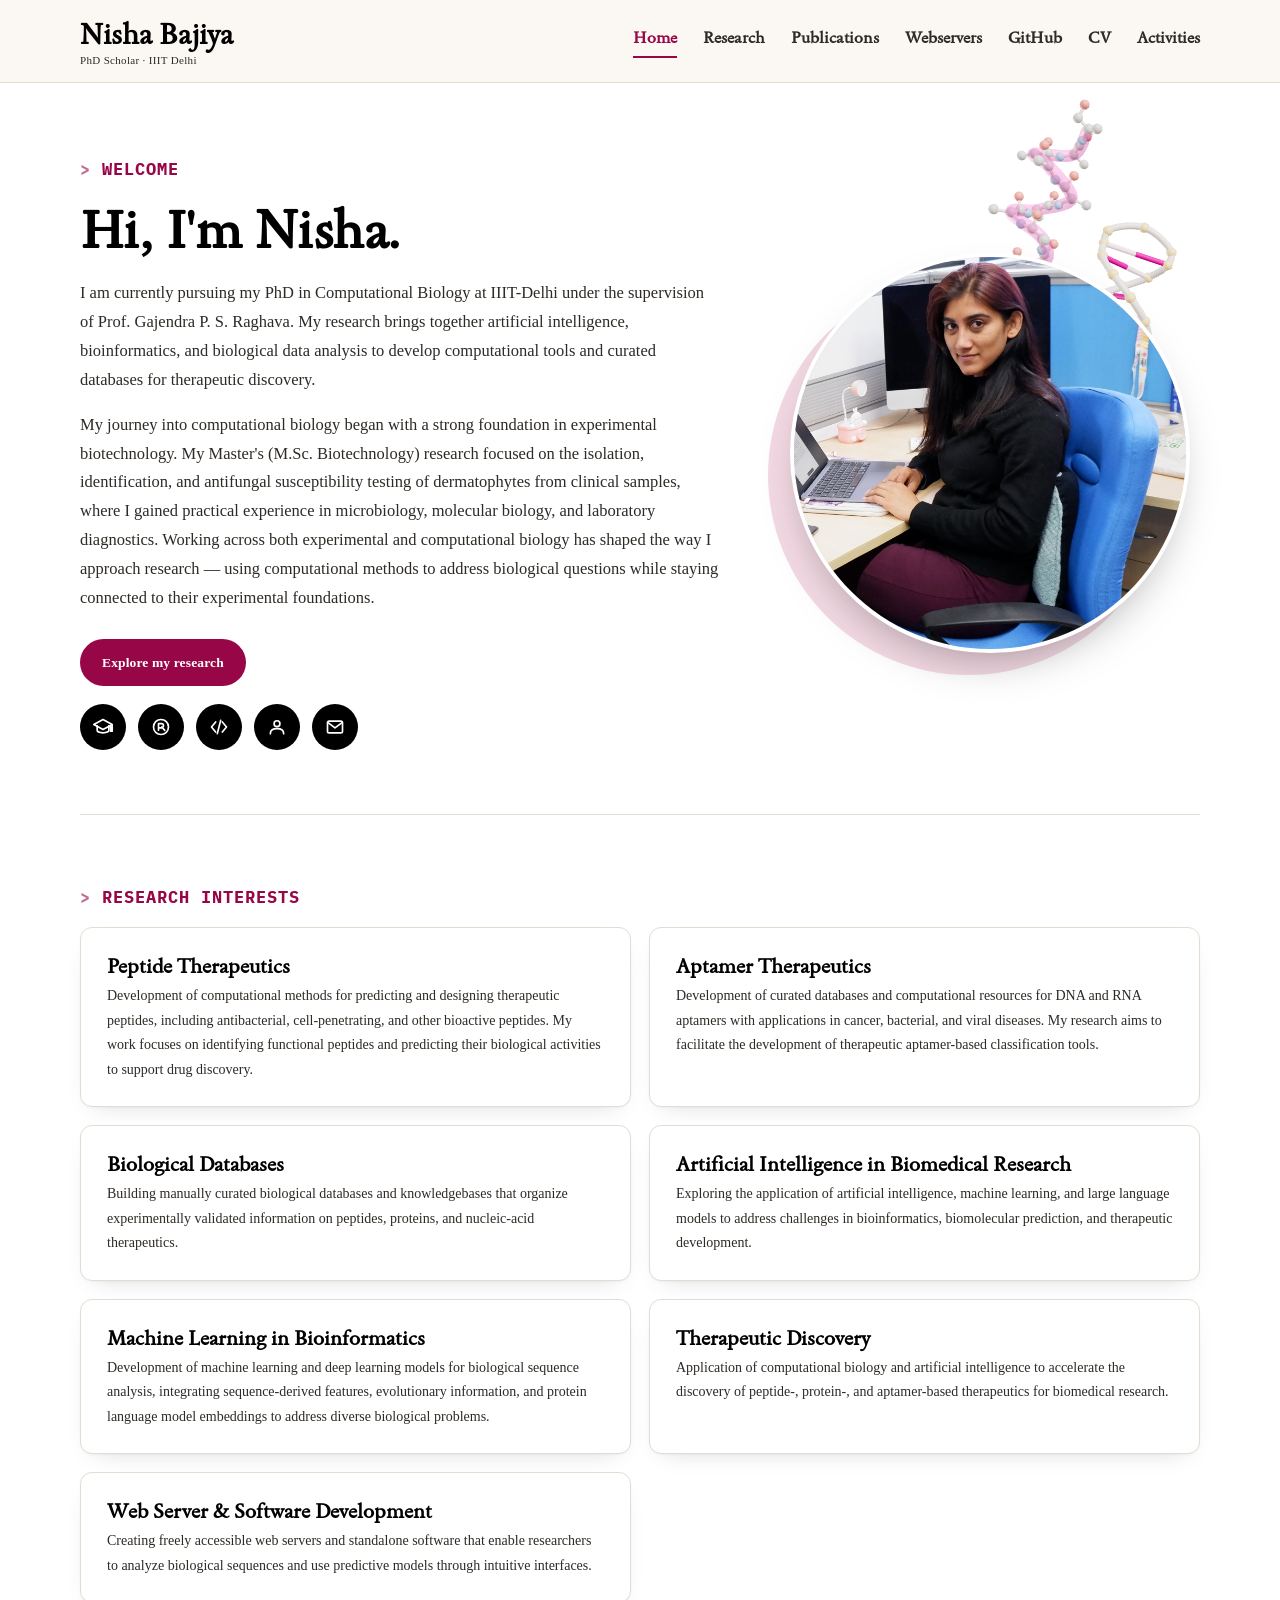
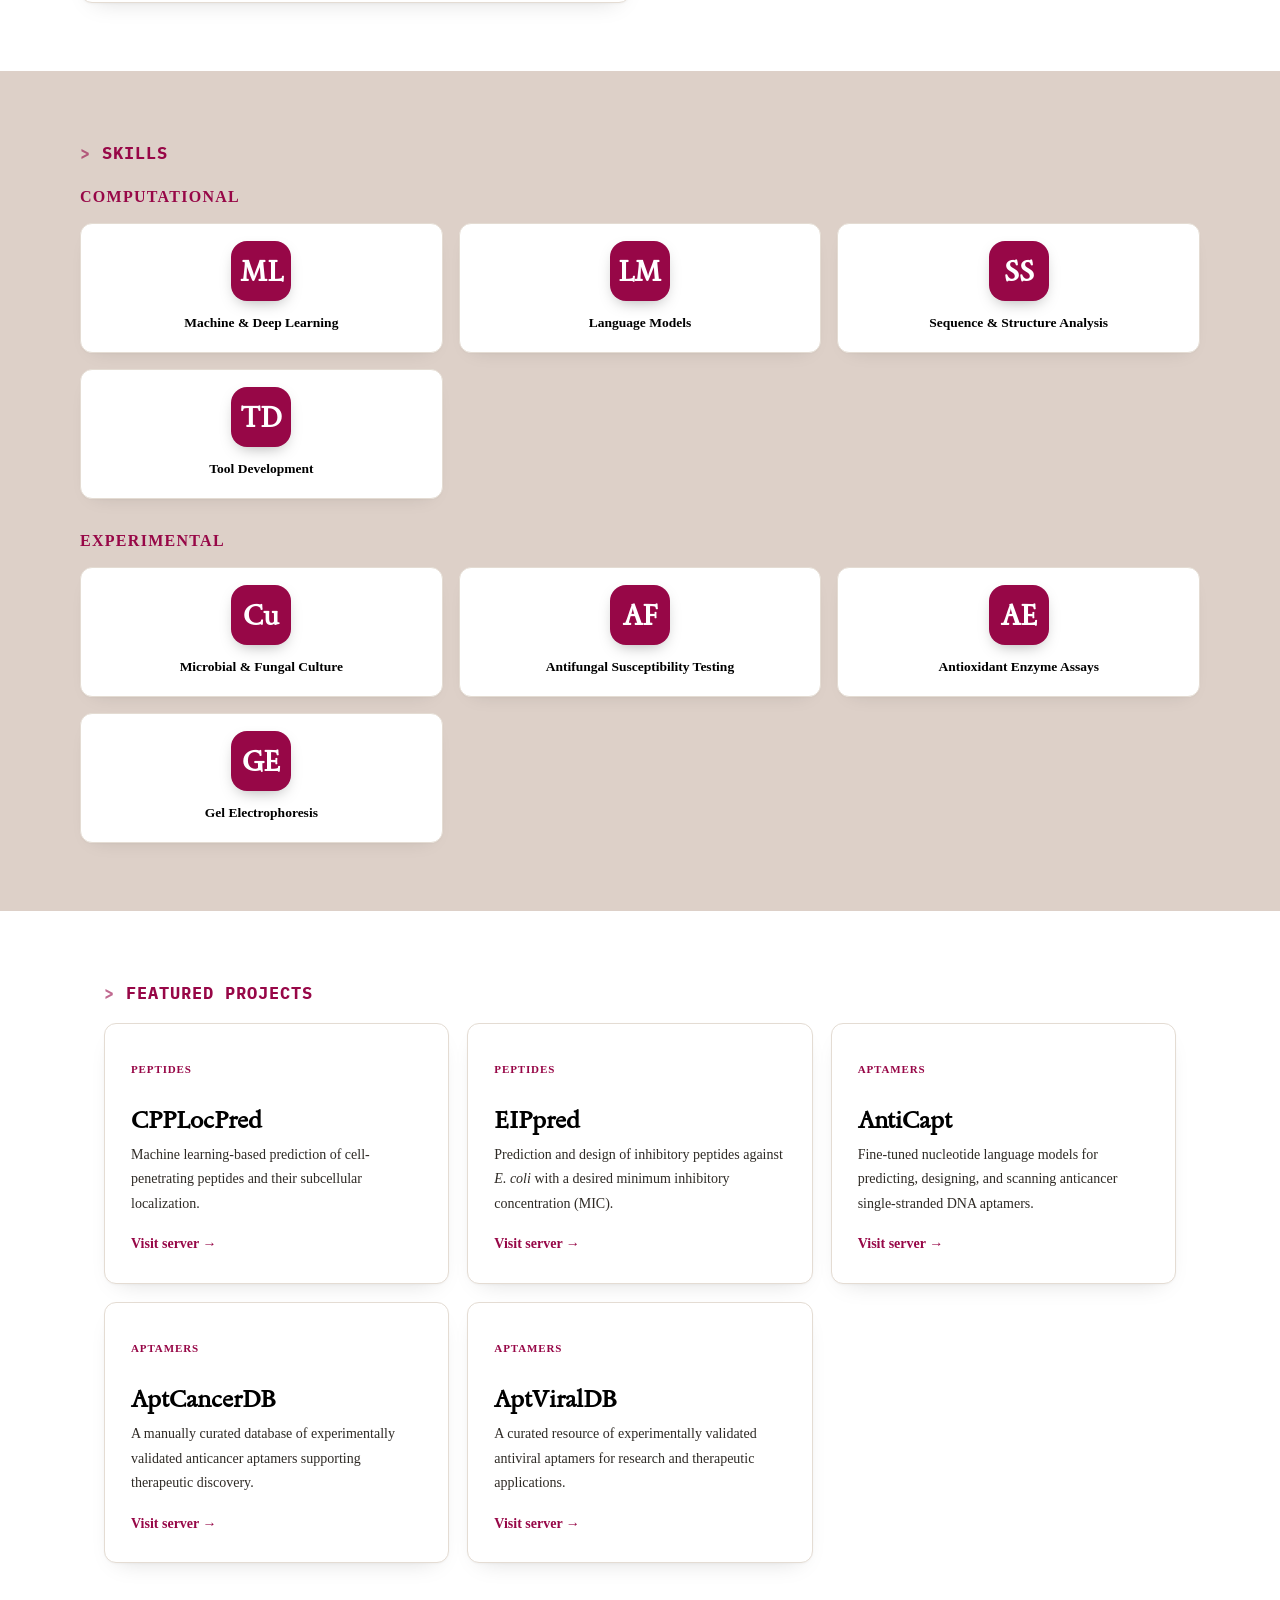
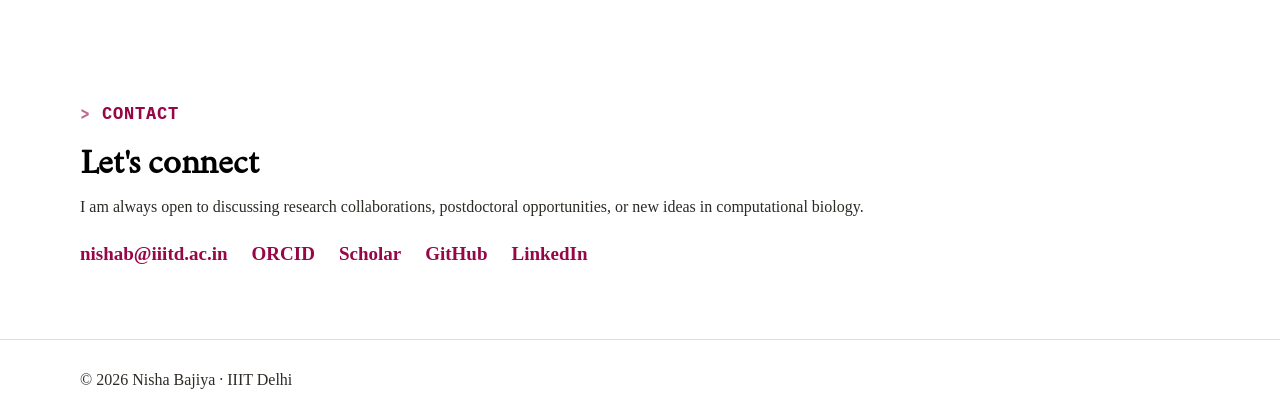
==== commit 62cb3554: "Add files via upload" ====
--- a/index.html
+++ b/index.html
@@ -6,7 +6,7 @@
     <meta name="description"
         content="Academic website of Nisha Bajiya, PhD Scholar at IIIT Delhi working in AI, Bioinformatics, and Therapeutic Discovery.">
     <title>Nisha Bajiya | AI & Bioinformatics Research</title>
-    <link rel="stylesheet" href="site.css?v=74">
+    <link rel="stylesheet" href="site.css?v=79">
 </head>
 <body class="home">
 
@@ -227,6 +227,6 @@
 </script>
 
 <script src="assets/js/three.min.js"></script>
-<script src="assets/js/hero-molecule.js?v=3"></script>
+<script src="assets/js/hero-molecule.js?v=4"></script>
 </body>
 </html>
--- a/site.css
+++ b/site.css
@@ -1797,3 +1797,42 @@
 }
 
 body.lb-lock { overflow: hidden; }
+
+/*==================================================
+        RESPONSIVE FIXES (v77) - tablets and phones
+==================================================*/
+
+/* small labels readable on tablets and phones */
+@media (max-width: 1080px) {
+    .brand small { font-size: 12px; }
+    .card .number { font-size: 12px; }
+}
+
+/* page-intro helix needs ~360px beside the intro text; hide it where there is no room */
+@media (max-width: 1080px) {
+    .page-intro-motif { display: none; }
+}
+
+/* Home hero: stack photo above text on tablets in portrait too */
+@media (max-width: 900px) {
+    .hero-grid { grid-template-columns: minmax(0, 1fr); }
+    .hero-grid > div:last-child { order: -1; }
+    .hero-photo-wrap { width: 320px; max-width: 100%; }
+    .hero-photo { width: 320px; height: 320px; max-width: 100%; }
+    .hero-molecule { display: none; }
+}
+
+@media (max-width: 720px) {
+    .hero-photo-wrap { width: 260px; }
+    .hero-photo { width: 260px; height: 260px; max-width: 260px; }
+
+    /* the two-row menu no longer stays pinned, so it doesn't cover a fifth of the screen */
+    .masthead { position: static; }
+    .nav { gap: 4px 18px; }
+    .nav a { padding: 6px 3px 4px; }   /* bigger tap area, e.g. "CV" */
+}
+
+/* any touch screen (phones, tablets, touch laptops): larger menu tap areas */
+@media (pointer: coarse) {
+    .nav a { padding: 6px 4px 4px; }
+}
